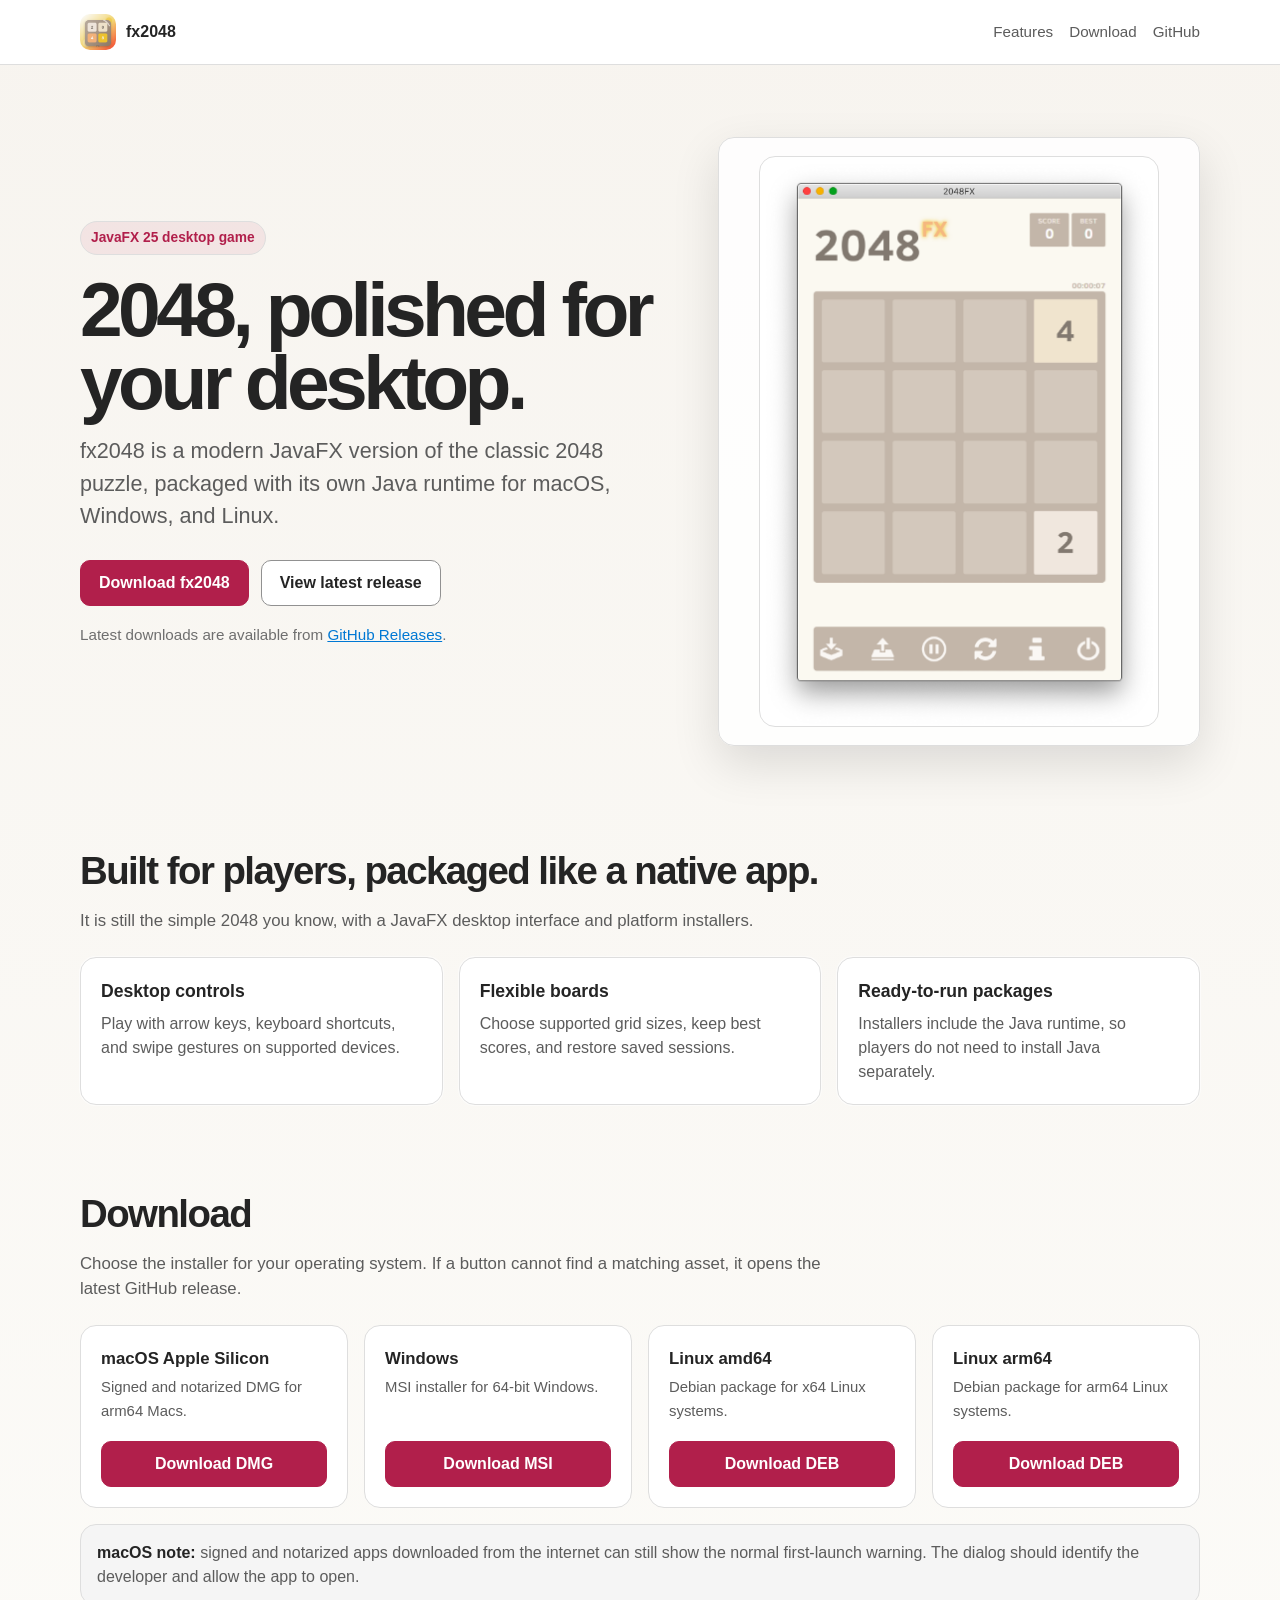
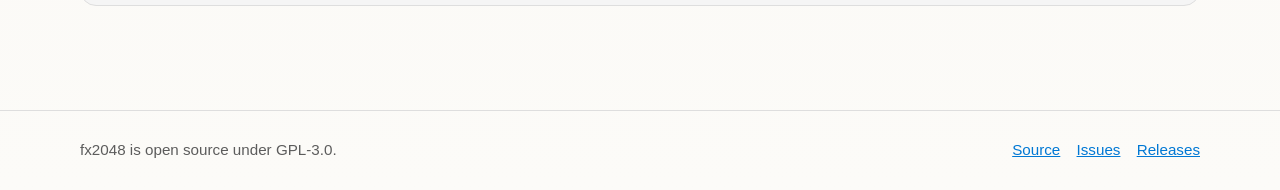
==== docs/index.html @ bb8292ac "Add GitHub Pages site Co-authored-by: Copilot <223556219+Copilot@users.noreply.github.com>" ====
<!doctype html>
<html lang="en">
<head>
  <meta charset="utf-8">
  <meta name="viewport" content="width=device-width, initial-scale=1">
  <meta name="description" content="fx2048 is a polished JavaFX desktop version of 2048 for macOS, Windows, and Linux.">
  <link rel="icon" href="assets/fx2048.png">
  <title>fx2048 - JavaFX 2048 for desktop</title>
  <script>
    (() => {
      const param = new URLSearchParams(window.location.search).get("clawpilotTheme");
      const theme =
        param || (window.matchMedia("(prefers-color-scheme: dark)").matches ? "dark" : "light");
      document.documentElement.setAttribute("data-theme", theme);
    })();
  </script>
  <style>
    :root {
      color-scheme: light;
      --cp-bg: #f7f4ef;
      --cp-bg-elevated: #fcfbf8;
      --cp-surface: #ffffff;
      --cp-surface-soft: #f5f5f5;
      --cp-border: #dedede;
      --cp-border-strong: #919191;
      --cp-text: #242424;
      --cp-text-muted: #5c5c5c;
      --cp-text-soft: #6f6f6f;
      --cp-accent: #b11f4b;
      --cp-accent-hover: #9a1a41;
      --cp-accent-soft: rgba(177, 31, 75, 0.08);
      --cp-accent-fg: #ffffff;
      --cp-success: #16a34a;
      --cp-danger: #dc2626;
      --cp-warning: #f59e0b;
      --cp-link: #0078d4;
      --cp-shadow: 0 18px 48px rgba(0, 0, 0, 0.12);
      --cp-overlay: rgba(255, 255, 255, 0.8);
      --cp-panel: rgba(255, 255, 255, 0.86);
      --cp-panel-strong: rgba(255, 255, 255, 0.96);
      --cp-sheen: rgba(255, 255, 255, 0.55);
      --cp-highlight: rgba(177, 31, 75, 0.12);
    }
    html[data-theme="dark"] {
      color-scheme: dark;
      --cp-bg: #3d3b3a;
      --cp-bg-elevated: #343231;
      --cp-surface: #292929;
      --cp-surface-soft: #2e2e2e;
      --cp-border: #474747;
      --cp-border-strong: #5f5f5f;
      --cp-text: #dedede;
      --cp-text-muted: #919191;
      --cp-text-soft: #b0b0b0;
      --cp-accent: #fd8ea1;
      --cp-accent-hover: #fb7b91;
      --cp-accent-soft: rgba(253, 142, 161, 0.14);
      --cp-accent-fg: #1a1a1a;
      --cp-success: #4ade80;
      --cp-danger: #f87171;
      --cp-warning: #fbbf24;
      --cp-link: #4da6ff;
      --cp-shadow: 0 18px 48px rgba(0, 0, 0, 0.32);
      --cp-overlay: rgba(41, 41, 41, 0.88);
      --cp-panel: rgba(41, 41, 41, 0.72);
      --cp-panel-strong: rgba(41, 41, 41, 0.96);
      --cp-sheen: rgba(255, 255, 255, 0.04);
      --cp-highlight: rgba(253, 142, 161, 0.12);
    }

    * {
      box-sizing: border-box;
    }

    html {
      scroll-behavior: smooth;
    }

    body {
      margin: 0;
      background: linear-gradient(180deg, var(--cp-bg), var(--cp-bg-elevated));
      color: var(--cp-text);
      font-family: "Segoe UI", Aptos, Calibri, -apple-system, BlinkMacSystemFont, sans-serif;
      line-height: 1.5;
    }

    a {
      color: var(--cp-link);
    }

    .page {
      min-height: 100vh;
    }

    .container {
      width: min(1120px, calc(100% - 32px));
      margin: 0 auto;
    }

    .site-header {
      position: sticky;
      top: 0;
      z-index: 2;
      border-bottom: 1px solid var(--cp-border);
      background: var(--cp-panel-strong);
    }

    .nav {
      display: flex;
      align-items: center;
      justify-content: space-between;
      gap: 16px;
      padding: 14px 0;
    }

    .brand {
      display: inline-flex;
      align-items: center;
      gap: 10px;
      color: var(--cp-text);
      font-weight: 700;
      text-decoration: none;
    }

    .brand img {
      width: 36px;
      height: 36px;
      border-radius: 0.625rem;
    }

    .nav-links {
      display: flex;
      align-items: center;
      gap: 16px;
      font-size: 0.95rem;
    }

    .nav-links a {
      color: var(--cp-text-muted);
      text-decoration: none;
    }

    .nav-links a:hover {
      color: var(--cp-accent);
    }

    .hero {
      display: grid;
      grid-template-columns: minmax(0, 1.1fr) minmax(280px, 0.9fr);
      gap: 48px;
      align-items: center;
      padding: 72px 0 56px;
    }

    .eyebrow {
      display: inline-flex;
      align-items: center;
      gap: 8px;
      padding: 6px 10px;
      border: 1px solid var(--cp-border);
      border-radius: 999px;
      background: var(--cp-accent-soft);
      color: var(--cp-accent);
      font-weight: 700;
      font-size: 0.86rem;
    }

    h1 {
      margin: 18px 0 16px;
      font-size: clamp(2.5rem, 6vw, 5.25rem);
      line-height: 0.95;
      letter-spacing: -0.06em;
    }

    .lede {
      max-width: 640px;
      margin: 0 0 28px;
      color: var(--cp-text-muted);
      font-size: clamp(1.1rem, 2vw, 1.35rem);
    }

    .actions {
      display: flex;
      flex-wrap: wrap;
      gap: 12px;
      margin: 28px 0 18px;
    }

    .button {
      display: inline-flex;
      align-items: center;
      justify-content: center;
      min-height: 44px;
      padding: 10px 18px;
      border: 1px solid var(--cp-border-strong);
      border-radius: 0.625rem;
      background: var(--cp-surface);
      color: var(--cp-text);
      font-weight: 700;
      text-decoration: none;
    }

    .button.primary {
      border-color: var(--cp-accent);
      background: var(--cp-accent);
      color: var(--cp-accent-fg);
    }

    .button:hover {
      border-color: var(--cp-accent-hover);
      color: var(--cp-accent-hover);
    }

    .button.primary:hover {
      background: var(--cp-accent-hover);
      color: var(--cp-accent-fg);
    }

    .release-note {
      color: var(--cp-text-soft);
      font-size: 0.95rem;
    }

    .screenshot-card {
      position: relative;
      margin: 0;
      padding: 18px;
      border: 1px solid var(--cp-border);
      border-radius: 16px;
      background: var(--cp-panel);
      box-shadow: var(--cp-shadow);
    }

    .screenshot-card img {
      display: block;
      width: min(100%, 400px);
      height: auto;
      margin: 0 auto;
      border-radius: 16px;
      border: 1px solid var(--cp-border);
      background: var(--cp-surface);
    }

    section {
      padding: 40px 0;
    }

    .section-heading {
      max-width: 760px;
      margin-bottom: 24px;
    }

    .section-heading h2 {
      margin: 0 0 8px;
      font-size: clamp(1.8rem, 3vw, 2.8rem);
      letter-spacing: -0.04em;
    }

    .section-heading p {
      margin: 0;
      color: var(--cp-text-muted);
      font-size: 1.05rem;
    }

    .grid {
      display: grid;
      grid-template-columns: repeat(3, minmax(0, 1fr));
      gap: 16px;
    }

    .card {
      border: 1px solid var(--cp-border);
      border-radius: 16px;
      background: var(--cp-surface);
      padding: 20px;
      box-shadow: 0 0 0 1px var(--cp-sheen);
    }

    .card h3 {
      margin: 0 0 8px;
      font-size: 1.1rem;
    }

    .card p {
      margin: 0;
      color: var(--cp-text-muted);
    }

    .downloads {
      display: grid;
      grid-template-columns: repeat(4, minmax(0, 1fr));
      gap: 16px;
    }

    .download-card {
      display: flex;
      min-height: 178px;
      flex-direction: column;
      justify-content: space-between;
      border: 1px solid var(--cp-border);
      border-radius: 16px;
      background: var(--cp-surface);
      padding: 20px;
    }

    .download-card strong {
      display: block;
      margin-bottom: 4px;
      font-size: 1.05rem;
    }

    .download-card span {
      color: var(--cp-text-muted);
      font-size: 0.93rem;
    }

    .download-card .button {
      width: 100%;
      margin-top: 18px;
    }

    .install-note {
      margin-top: 16px;
      padding: 16px;
      border: 1px solid var(--cp-border);
      border-radius: 16px;
      background: var(--cp-surface-soft);
      color: var(--cp-text-muted);
    }

    .install-note strong {
      color: var(--cp-text);
    }

    .site-footer {
      margin-top: 48px;
      border-top: 1px solid var(--cp-border);
      padding: 28px 0;
      color: var(--cp-text-muted);
      font-size: 0.95rem;
    }

    .footer-row {
      display: flex;
      flex-wrap: wrap;
      justify-content: space-between;
      gap: 12px;
    }

    .footer-row a {
      margin-left: 12px;
    }

    @media (max-width: 860px) {
      .hero,
      .grid,
      .downloads {
        grid-template-columns: 1fr;
      }

      .hero {
        padding-top: 48px;
      }

      .nav {
        align-items: flex-start;
        flex-direction: column;
      }

      .nav-links {
        flex-wrap: wrap;
      }
    }
  </style>
</head>
<body>
  <div class="page">
    <header class="site-header">
      <div class="container nav">
        <a class="brand" href="#top" aria-label="fx2048 home">
          <img src="assets/fx2048.png" alt="" width="36" height="36">
          <span>fx2048</span>
        </a>
        <nav class="nav-links" aria-label="Primary navigation">
          <a href="#features">Features</a>
          <a href="#download">Download</a>
          <a href="https://github.com/brunoborges/fx2048">GitHub</a>
        </nav>
      </div>
    </header>

    <main id="top">
      <div class="container hero">
        <div>
          <span class="eyebrow">JavaFX 25 desktop game</span>
          <h1>2048, polished for your desktop.</h1>
          <p class="lede">
            fx2048 is a modern JavaFX version of the classic 2048 puzzle, packaged with its own Java runtime for macOS, Windows, and Linux.
          </p>
          <div class="actions">
            <a class="button primary" href="#download">Download fx2048</a>
            <a class="button" href="https://github.com/brunoborges/fx2048/releases/latest">View latest release</a>
          </div>
          <p class="release-note" id="release-note">Loading latest release details...</p>
        </div>
        <figure class="screenshot-card">
          <img src="assets/screenshot.png" alt="Screenshot of fx2048 showing a 2048 game board with score, toolbar, and status bar." width="400" height="572">
        </figure>
      </div>

      <section id="features" class="container">
        <div class="section-heading">
          <h2>Built for players, packaged like a native app.</h2>
          <p>It is still the simple 2048 you know, with a JavaFX desktop interface and platform installers.</p>
        </div>
        <div class="grid">
          <article class="card">
            <h3>Desktop controls</h3>
            <p>Play with arrow keys, keyboard shortcuts, and swipe gestures on supported devices.</p>
          </article>
          <article class="card">
            <h3>Flexible boards</h3>
            <p>Choose supported grid sizes, keep best scores, and restore saved sessions.</p>
          </article>
          <article class="card">
            <h3>Ready-to-run packages</h3>
            <p>Installers include the Java runtime, so players do not need to install Java separately.</p>
          </article>
        </div>
      </section>

      <section id="download" class="container">
        <div class="section-heading">
          <h2>Download</h2>
          <p>Choose the installer for your operating system. If a button cannot find a matching asset, it opens the latest GitHub release.</p>
        </div>
        <div class="downloads" id="downloads">
          <article class="download-card" data-asset-match="macos-arm64.dmg">
            <div>
              <strong>macOS Apple Silicon</strong>
              <span>Signed and notarized DMG for arm64 Macs.</span>
            </div>
            <a class="button primary" href="https://github.com/brunoborges/fx2048/releases/latest">Download DMG</a>
          </article>
          <article class="download-card" data-asset-match="windows-x64.msi">
            <div>
              <strong>Windows</strong>
              <span>MSI installer for 64-bit Windows.</span>
            </div>
            <a class="button primary" href="https://github.com/brunoborges/fx2048/releases/latest">Download MSI</a>
          </article>
          <article class="download-card" data-asset-match="linux-amd64.deb">
            <div>
              <strong>Linux amd64</strong>
              <span>Debian package for x64 Linux systems.</span>
            </div>
            <a class="button primary" href="https://github.com/brunoborges/fx2048/releases/latest">Download DEB</a>
          </article>
          <article class="download-card" data-asset-match="linux-arm64.deb">
            <div>
              <strong>Linux arm64</strong>
              <span>Debian package for arm64 Linux systems.</span>
            </div>
            <a class="button primary" href="https://github.com/brunoborges/fx2048/releases/latest">Download DEB</a>
          </article>
        </div>
        <p class="install-note">
          <strong>macOS note:</strong> signed and notarized apps downloaded from the internet can still show the normal first-launch warning. The dialog should identify the developer and allow the app to open.
        </p>
      </section>
    </main>

    <footer class="site-footer">
      <div class="container footer-row">
        <span>fx2048 is open source under GPL-3.0.</span>
        <span>
          <a href="https://github.com/brunoborges/fx2048">Source</a>
          <a href="https://github.com/brunoborges/fx2048/issues">Issues</a>
          <a href="https://github.com/brunoborges/fx2048/releases">Releases</a>
        </span>
      </div>
    </footer>
  </div>

  <script>
    const releaseNote = document.querySelector("#release-note");
    const fallbackUrl = "https://github.com/brunoborges/fx2048/releases/latest";

    fetch("https://api.github.com/repos/brunoborges/fx2048/releases/latest", {
      headers: { "Accept": "application/vnd.github+json" }
    })
      .then((response) => {
        if (!response.ok) {
          throw new Error(`GitHub release lookup failed: ${response.status}`);
        }
        return response.json();
      })
      .then((release) => {
        releaseNote.textContent = `Latest release: ${release.name || release.tag_name}`;

        document.querySelectorAll("[data-asset-match]").forEach((card) => {
          const matcher = card.getAttribute("data-asset-match");
          const asset = release.assets.find((candidate) => candidate.name.includes(matcher));
          const link = card.querySelector("a");
          if (asset && link) {
            link.href = asset.browser_download_url;
            link.setAttribute("download", "");
            link.setAttribute("aria-label", `Download ${asset.name}`);
          }
        });
      })
      .catch(() => {
        releaseNote.innerHTML = `Latest downloads are available from <a href="${fallbackUrl}">GitHub Releases</a>.`;
      });
  </script>
</body>
</html>
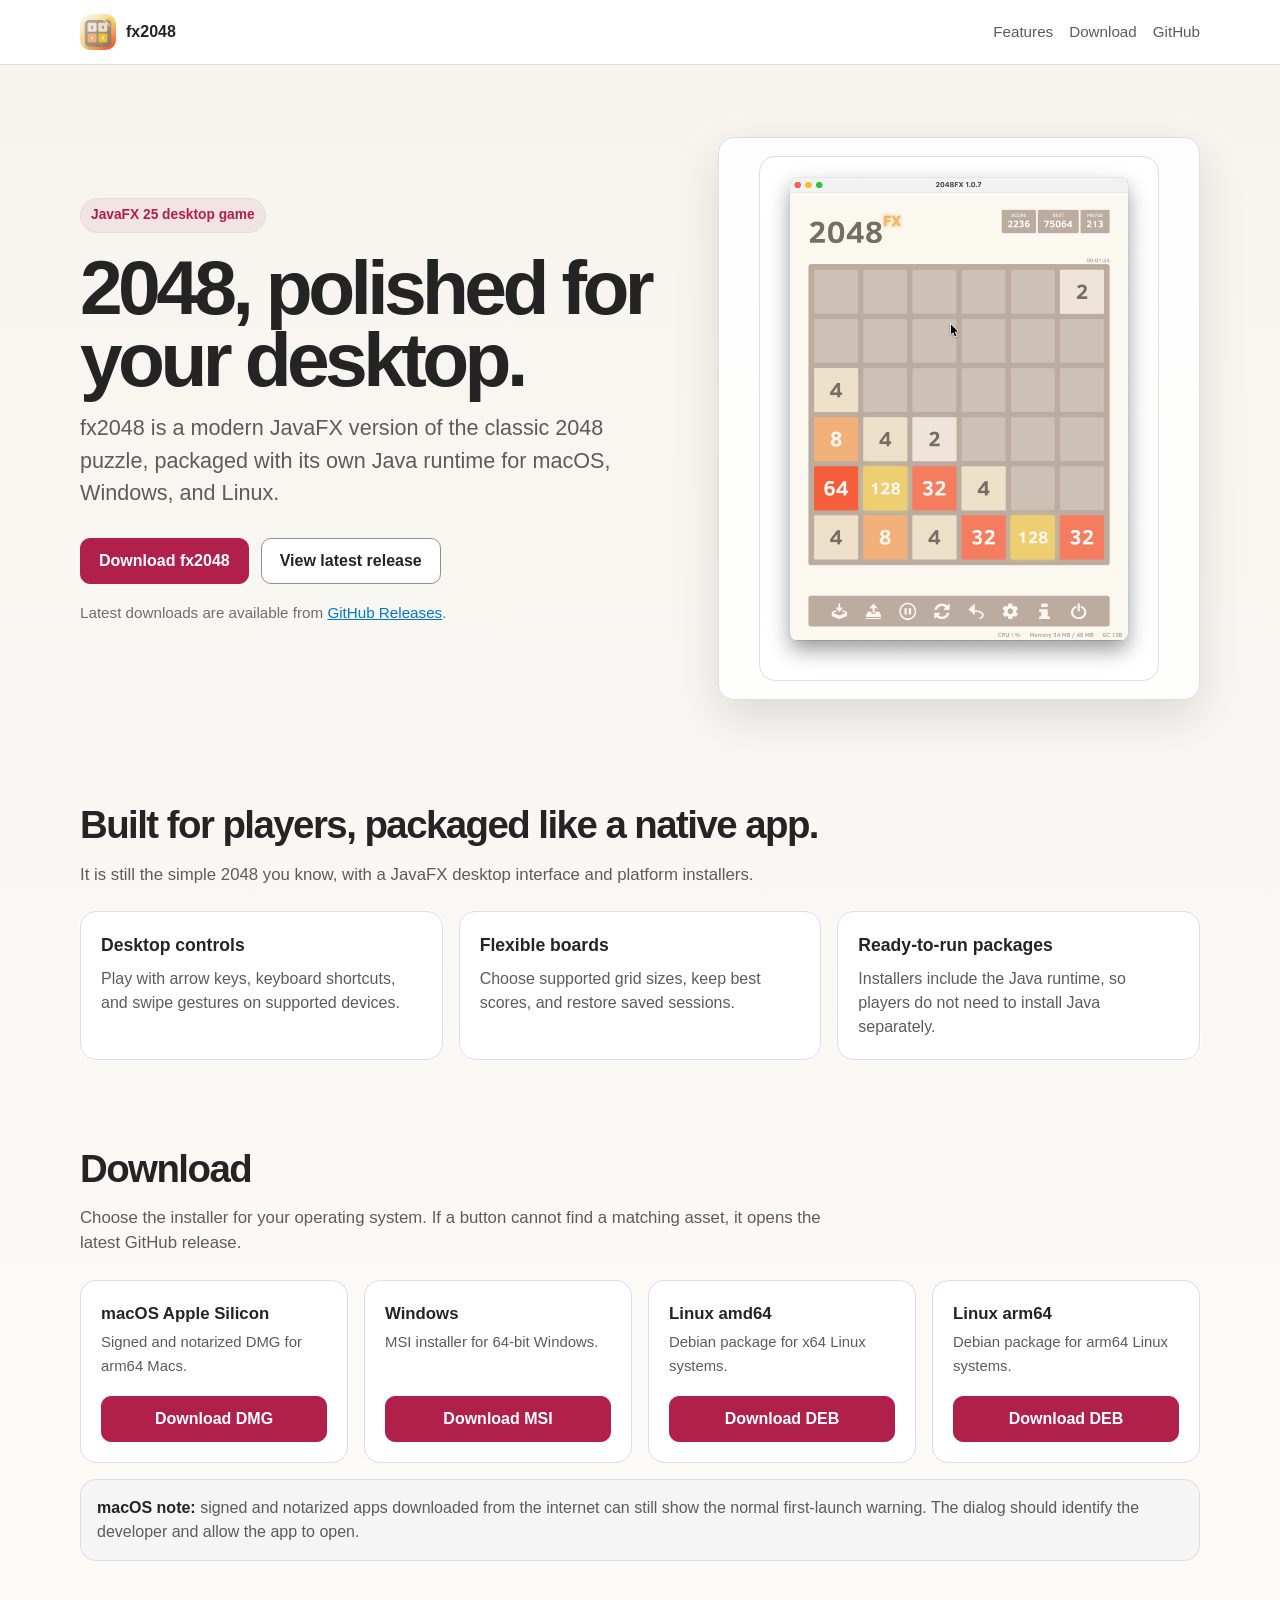
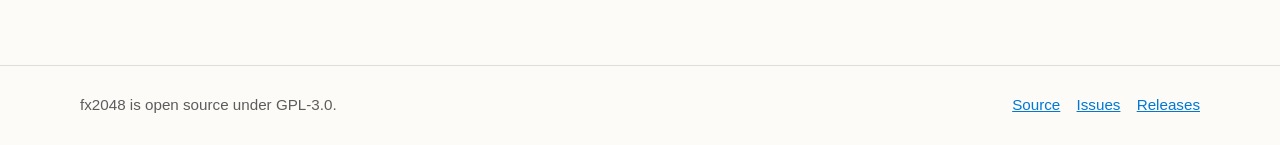
==== commit 843b50b3: "Update app screenshot Co-authored-by: Copilot <223556219+Copilot@users.noreply.github.com>" ====
--- a/docs/index.html
+++ b/docs/index.html
@@ -404,7 +404,7 @@
           <p class="release-note" id="release-note">Loading latest release details...</p>
         </div>
         <figure class="screenshot-card">
-          <img src="assets/screenshot.png" alt="Screenshot of fx2048 showing a 2048 game board with score, toolbar, and status bar." width="400" height="572">
+          <img src="assets/screenshot.png" alt="Screenshot of fx2048 showing a 2048 game board with score, toolbar, and status bar." width="1478" height="1944">
         </figure>
       </div>
 
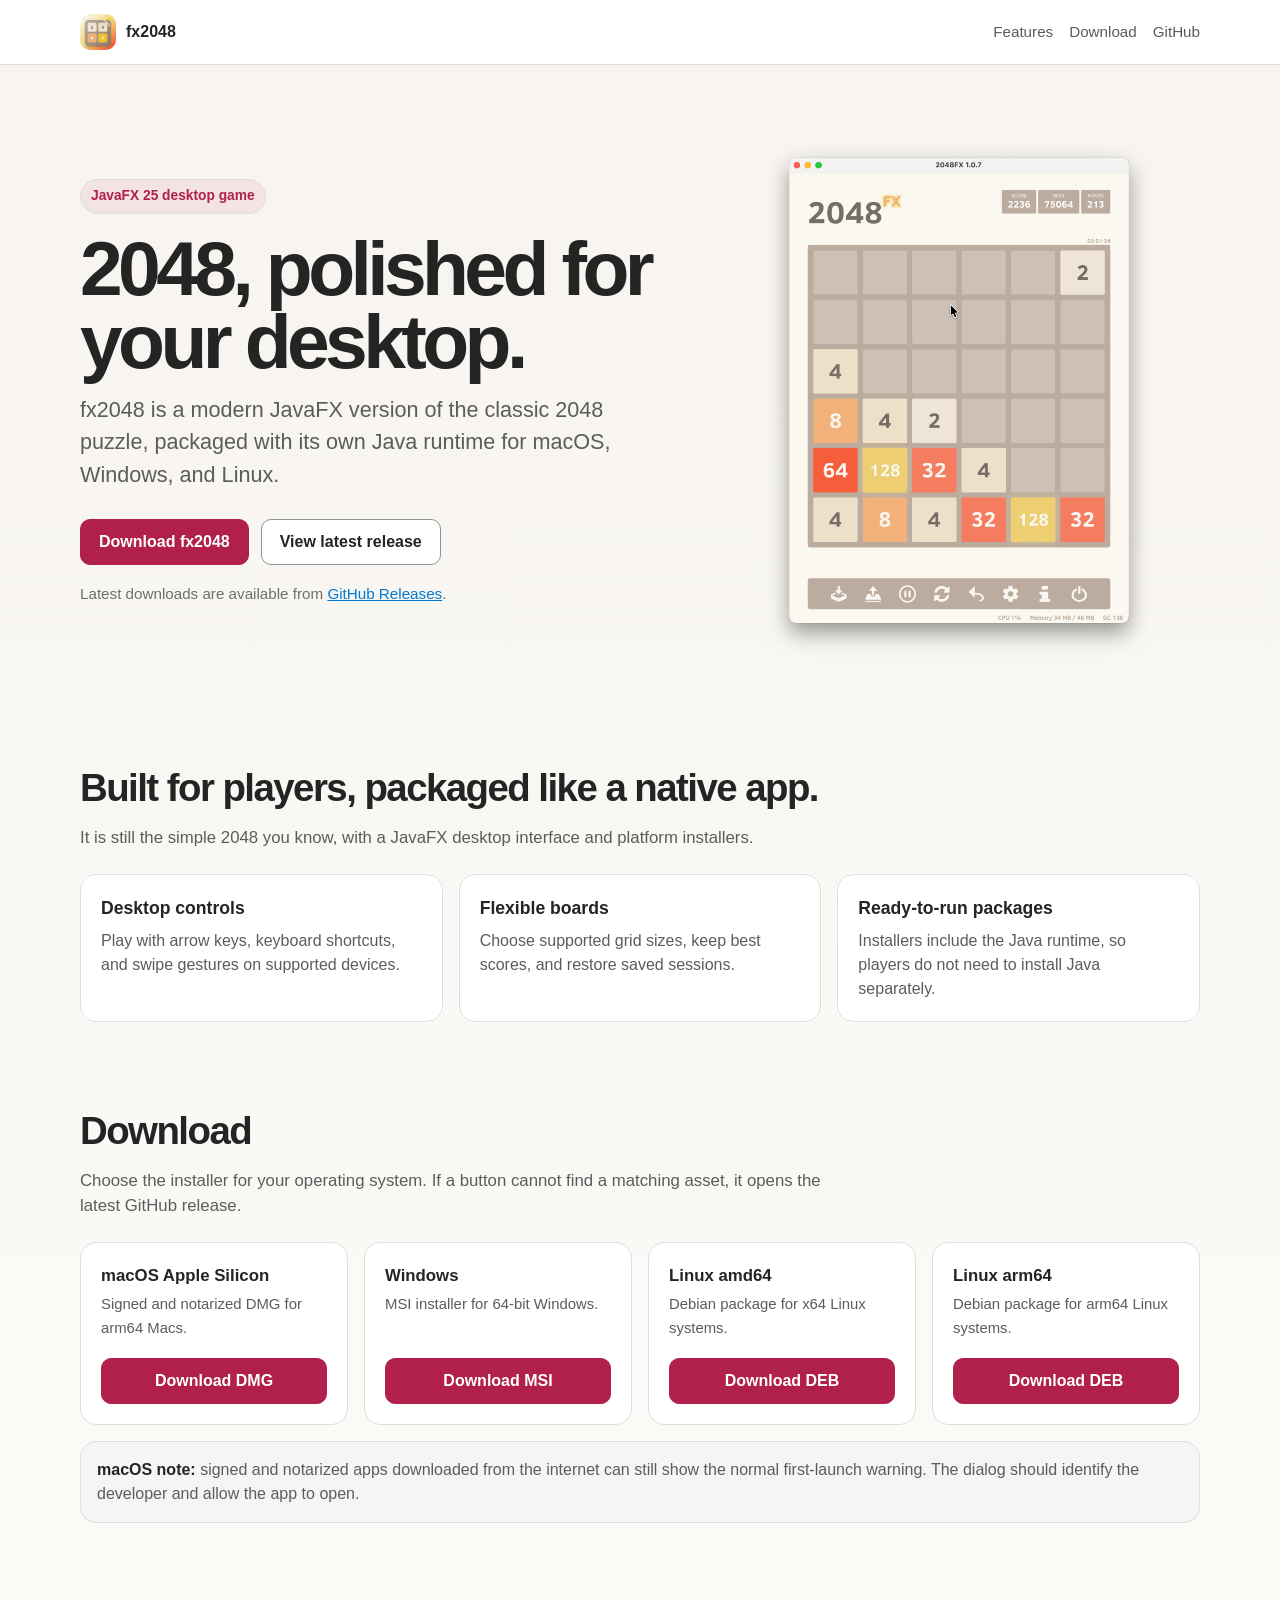
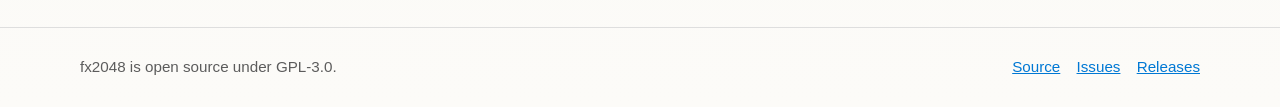
==== commit 0a3850e2: "Remove screenshot frame from Pages site Co-authored-by: Copilot <223556219+Copilot@users.noreply.git" ====
--- a/docs/index.html
+++ b/docs/index.html
@@ -222,13 +222,7 @@
     }
 
     .screenshot-card {
-      position: relative;
       margin: 0;
-      padding: 18px;
-      border: 1px solid var(--cp-border);
-      border-radius: 16px;
-      background: var(--cp-panel);
-      box-shadow: var(--cp-shadow);
     }
 
     .screenshot-card img {
@@ -236,9 +230,6 @@
       width: min(100%, 400px);
       height: auto;
       margin: 0 auto;
-      border-radius: 16px;
-      border: 1px solid var(--cp-border);
-      background: var(--cp-surface);
     }
 
     section {
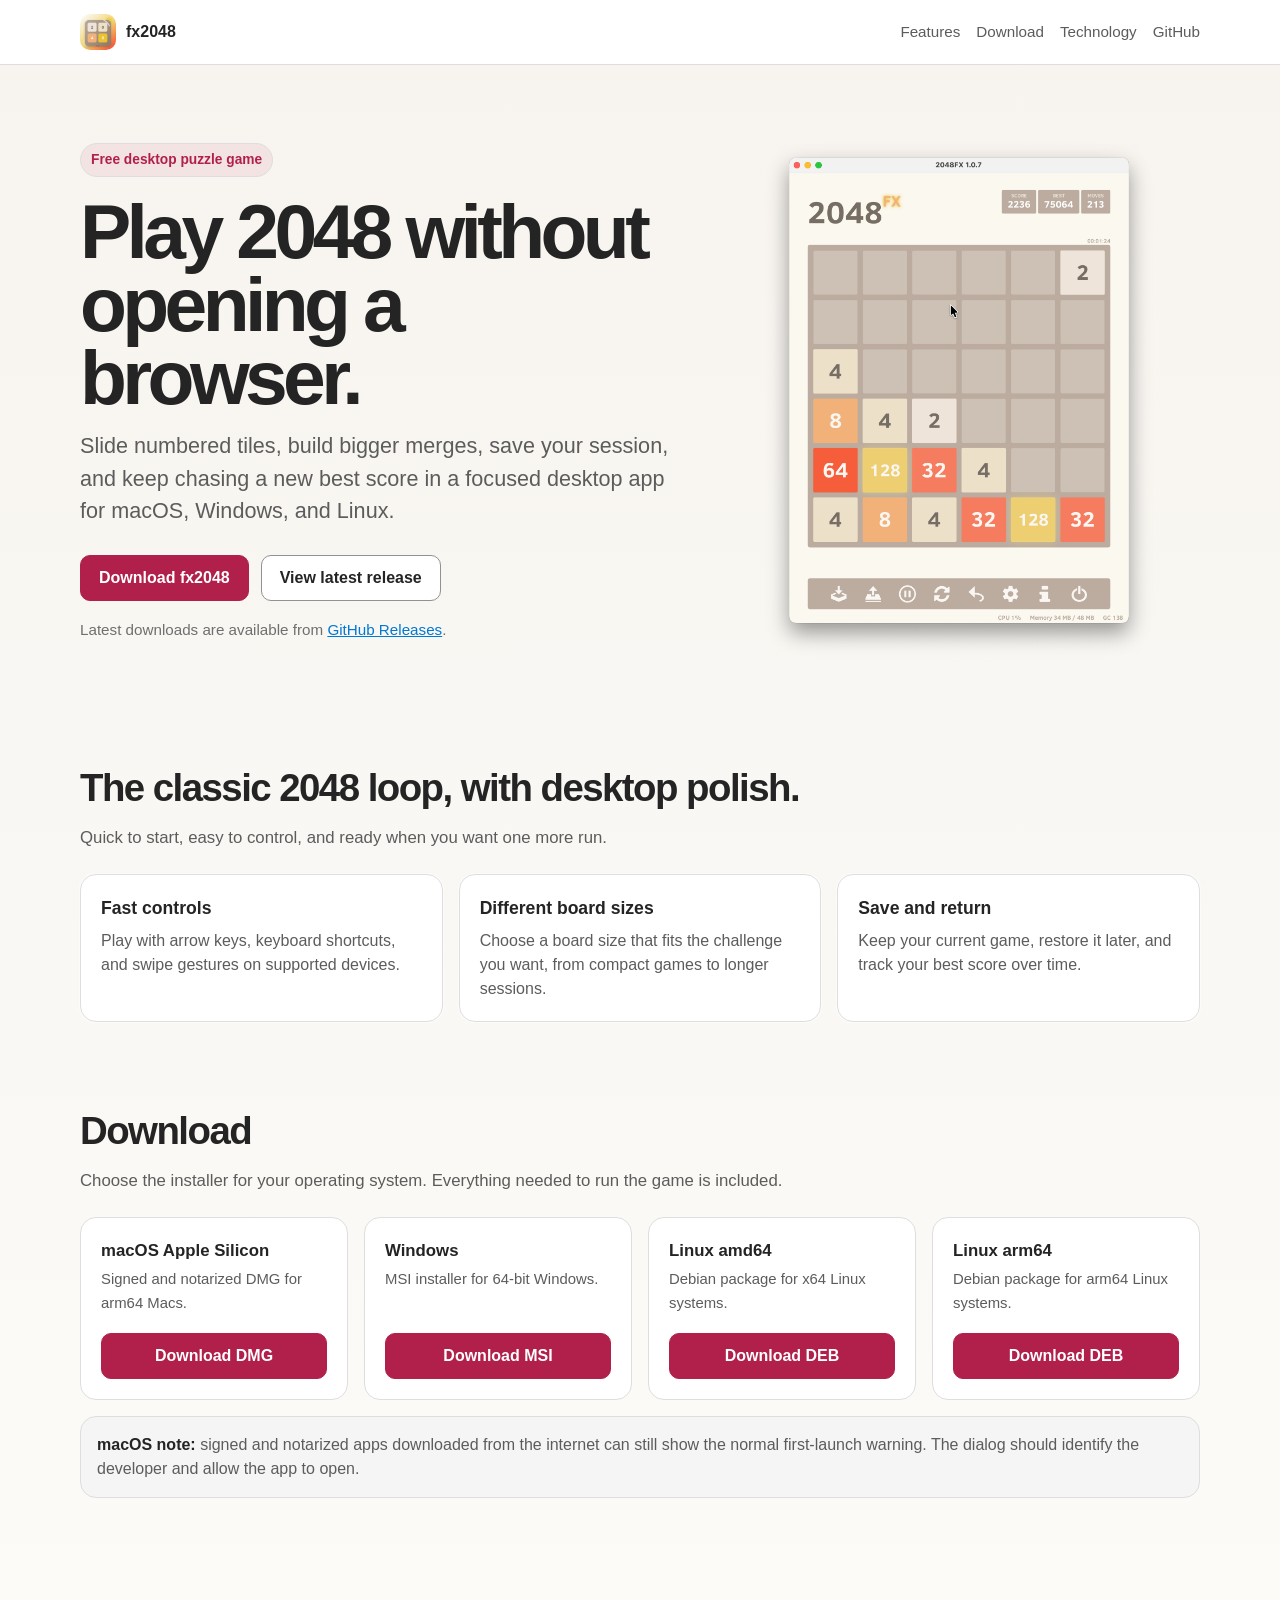
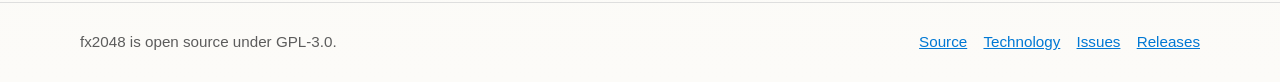
==== commit 628b217b: "Refocus landing page and add technology page Co-authored-by: Copilot <223556219+Copilot@users.norepl" ====
--- a/docs/index.html
+++ b/docs/index.html
@@ -3,9 +3,9 @@
 <head>
   <meta charset="utf-8">
   <meta name="viewport" content="width=device-width, initial-scale=1">
-  <meta name="description" content="fx2048 is a polished JavaFX desktop version of 2048 for macOS, Windows, and Linux.">
+  <meta name="description" content="fx2048 is a polished desktop version of 2048 for macOS, Windows, and Linux.">
   <link rel="icon" href="assets/fx2048.png">
-  <title>fx2048 - JavaFX 2048 for desktop</title>
+  <title>fx2048 - 2048 for desktop</title>
   <script>
     (() => {
       const param = new URLSearchParams(window.location.search).get("clawpilotTheme");
@@ -375,6 +375,7 @@
         <nav class="nav-links" aria-label="Primary navigation">
           <a href="#features">Features</a>
           <a href="#download">Download</a>
+          <a href="technology.html">Technology</a>
           <a href="https://github.com/brunoborges/fx2048">GitHub</a>
         </nav>
       </div>
@@ -383,10 +384,10 @@
     <main id="top">
       <div class="container hero">
         <div>
-          <span class="eyebrow">JavaFX 25 desktop game</span>
-          <h1>2048, polished for your desktop.</h1>
+          <span class="eyebrow">Free desktop puzzle game</span>
+          <h1>Play 2048 without opening a browser.</h1>
           <p class="lede">
-            fx2048 is a modern JavaFX version of the classic 2048 puzzle, packaged with its own Java runtime for macOS, Windows, and Linux.
+            Slide numbered tiles, build bigger merges, save your session, and keep chasing a new best score in a focused desktop app for macOS, Windows, and Linux.
           </p>
           <div class="actions">
             <a class="button primary" href="#download">Download fx2048</a>
@@ -401,21 +402,21 @@
 
       <section id="features" class="container">
         <div class="section-heading">
-          <h2>Built for players, packaged like a native app.</h2>
-          <p>It is still the simple 2048 you know, with a JavaFX desktop interface and platform installers.</p>
+          <h2>The classic 2048 loop, with desktop polish.</h2>
+          <p>Quick to start, easy to control, and ready when you want one more run.</p>
         </div>
         <div class="grid">
           <article class="card">
-            <h3>Desktop controls</h3>
+            <h3>Fast controls</h3>
             <p>Play with arrow keys, keyboard shortcuts, and swipe gestures on supported devices.</p>
           </article>
           <article class="card">
-            <h3>Flexible boards</h3>
-            <p>Choose supported grid sizes, keep best scores, and restore saved sessions.</p>
+            <h3>Different board sizes</h3>
+            <p>Choose a board size that fits the challenge you want, from compact games to longer sessions.</p>
           </article>
           <article class="card">
-            <h3>Ready-to-run packages</h3>
-            <p>Installers include the Java runtime, so players do not need to install Java separately.</p>
+            <h3>Save and return</h3>
+            <p>Keep your current game, restore it later, and track your best score over time.</p>
           </article>
         </div>
       </section>
@@ -423,7 +424,7 @@
       <section id="download" class="container">
         <div class="section-heading">
           <h2>Download</h2>
-          <p>Choose the installer for your operating system. If a button cannot find a matching asset, it opens the latest GitHub release.</p>
+          <p>Choose the installer for your operating system. Everything needed to run the game is included.</p>
         </div>
         <div class="downloads" id="downloads">
           <article class="download-card" data-asset-match="macos-arm64.dmg">
@@ -466,6 +467,7 @@
         <span>fx2048 is open source under GPL-3.0.</span>
         <span>
           <a href="https://github.com/brunoborges/fx2048">Source</a>
+          <a href="technology.html">Technology</a>
           <a href="https://github.com/brunoborges/fx2048/issues">Issues</a>
           <a href="https://github.com/brunoborges/fx2048/releases">Releases</a>
         </span>
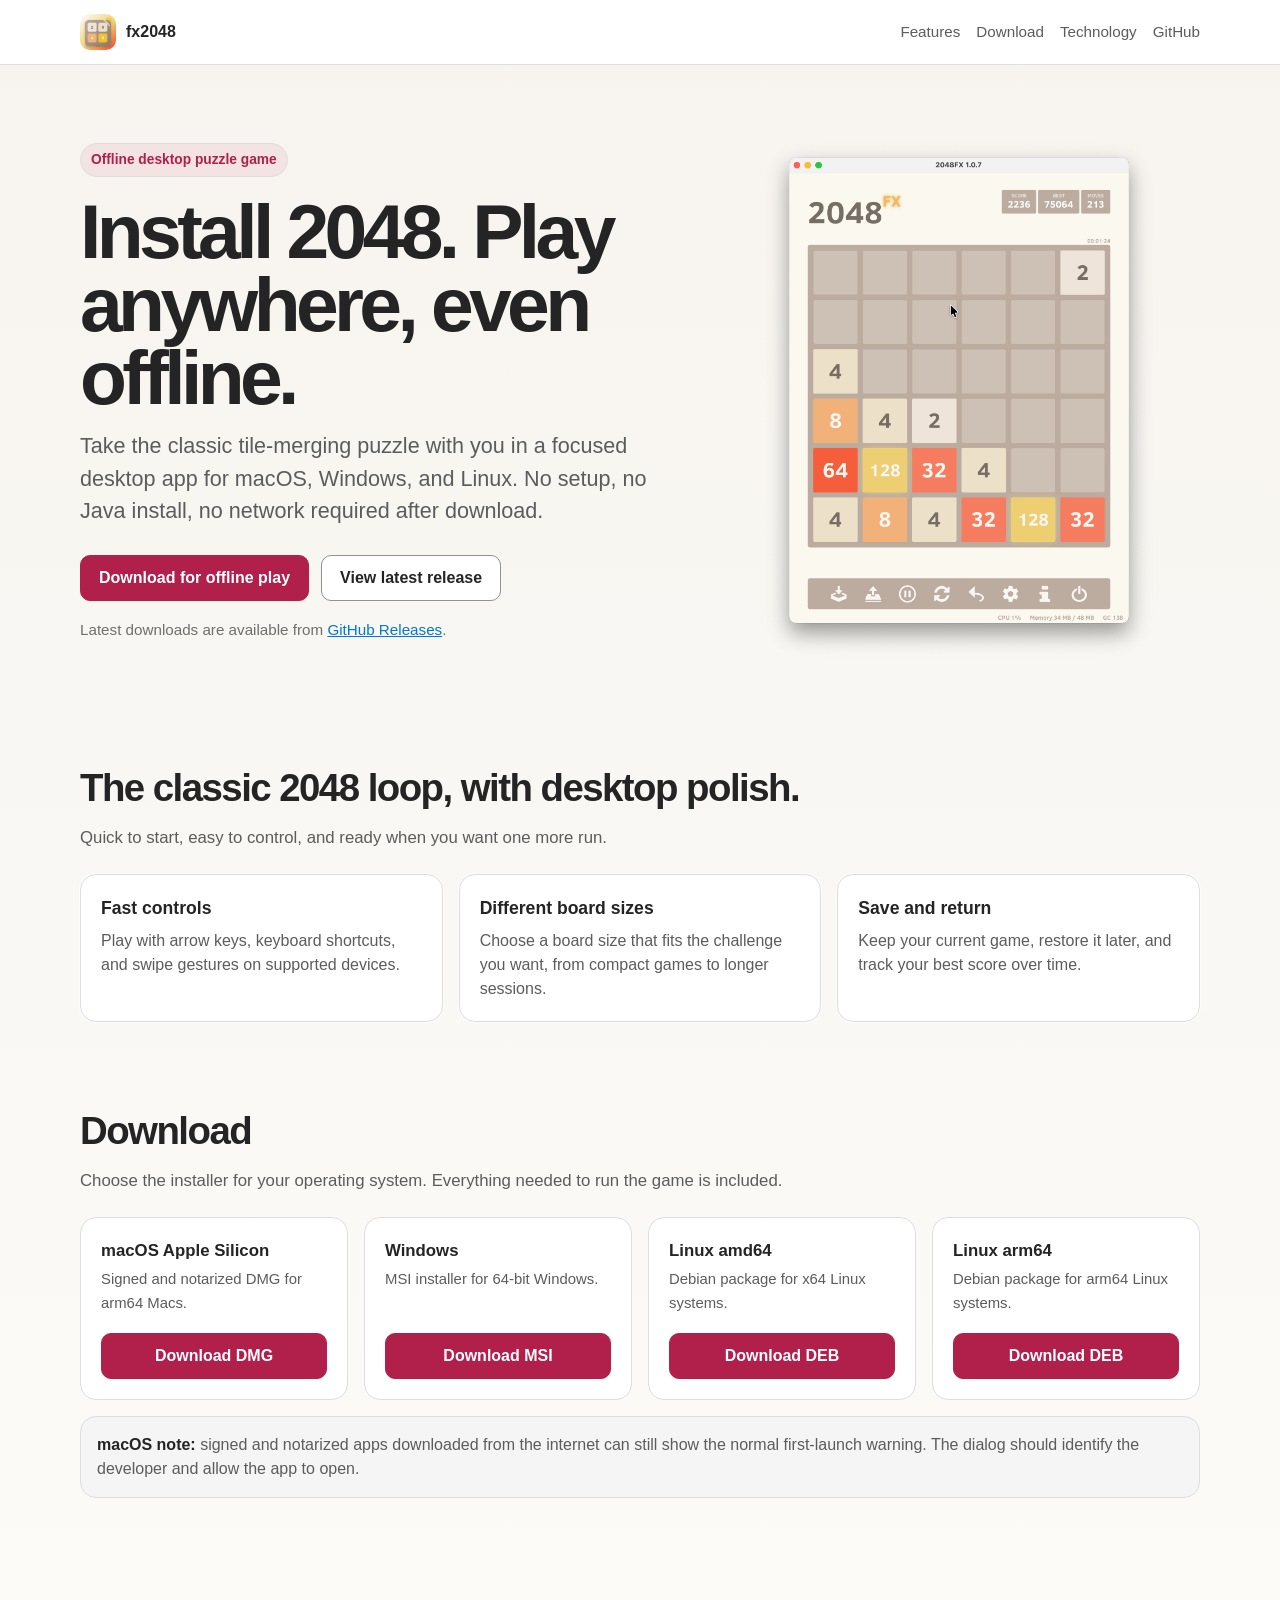
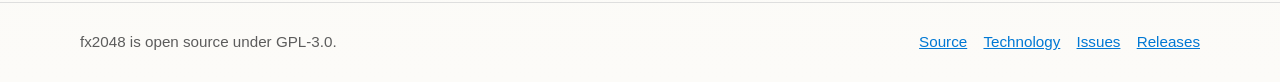
==== commit 15a3212d: "Emphasize offline play on homepage Co-authored-by: Copilot <223556219+Copilot@users.noreply.github.c" ====
--- a/docs/index.html
+++ b/docs/index.html
@@ -3,7 +3,7 @@
 <head>
   <meta charset="utf-8">
   <meta name="viewport" content="width=device-width, initial-scale=1">
-  <meta name="description" content="fx2048 is a polished desktop version of 2048 for macOS, Windows, and Linux.">
+  <meta name="description" content="fx2048 is a polished desktop version of 2048 you can install and play offline on macOS, Windows, and Linux.">
   <link rel="icon" href="assets/fx2048.png">
   <title>fx2048 - 2048 for desktop</title>
   <script>
@@ -384,13 +384,13 @@
     <main id="top">
       <div class="container hero">
         <div>
-          <span class="eyebrow">Free desktop puzzle game</span>
-          <h1>Play 2048 without opening a browser.</h1>
+          <span class="eyebrow">Offline desktop puzzle game</span>
+          <h1>Install 2048. Play anywhere, even offline.</h1>
           <p class="lede">
-            Slide numbered tiles, build bigger merges, save your session, and keep chasing a new best score in a focused desktop app for macOS, Windows, and Linux.
+            Take the classic tile-merging puzzle with you in a focused desktop app for macOS, Windows, and Linux. No setup, no Java install, no network required after download.
           </p>
           <div class="actions">
-            <a class="button primary" href="#download">Download fx2048</a>
+            <a class="button primary" href="#download">Download for offline play</a>
             <a class="button" href="https://github.com/brunoborges/fx2048/releases/latest">View latest release</a>
           </div>
           <p class="release-note" id="release-note">Loading latest release details...</p>
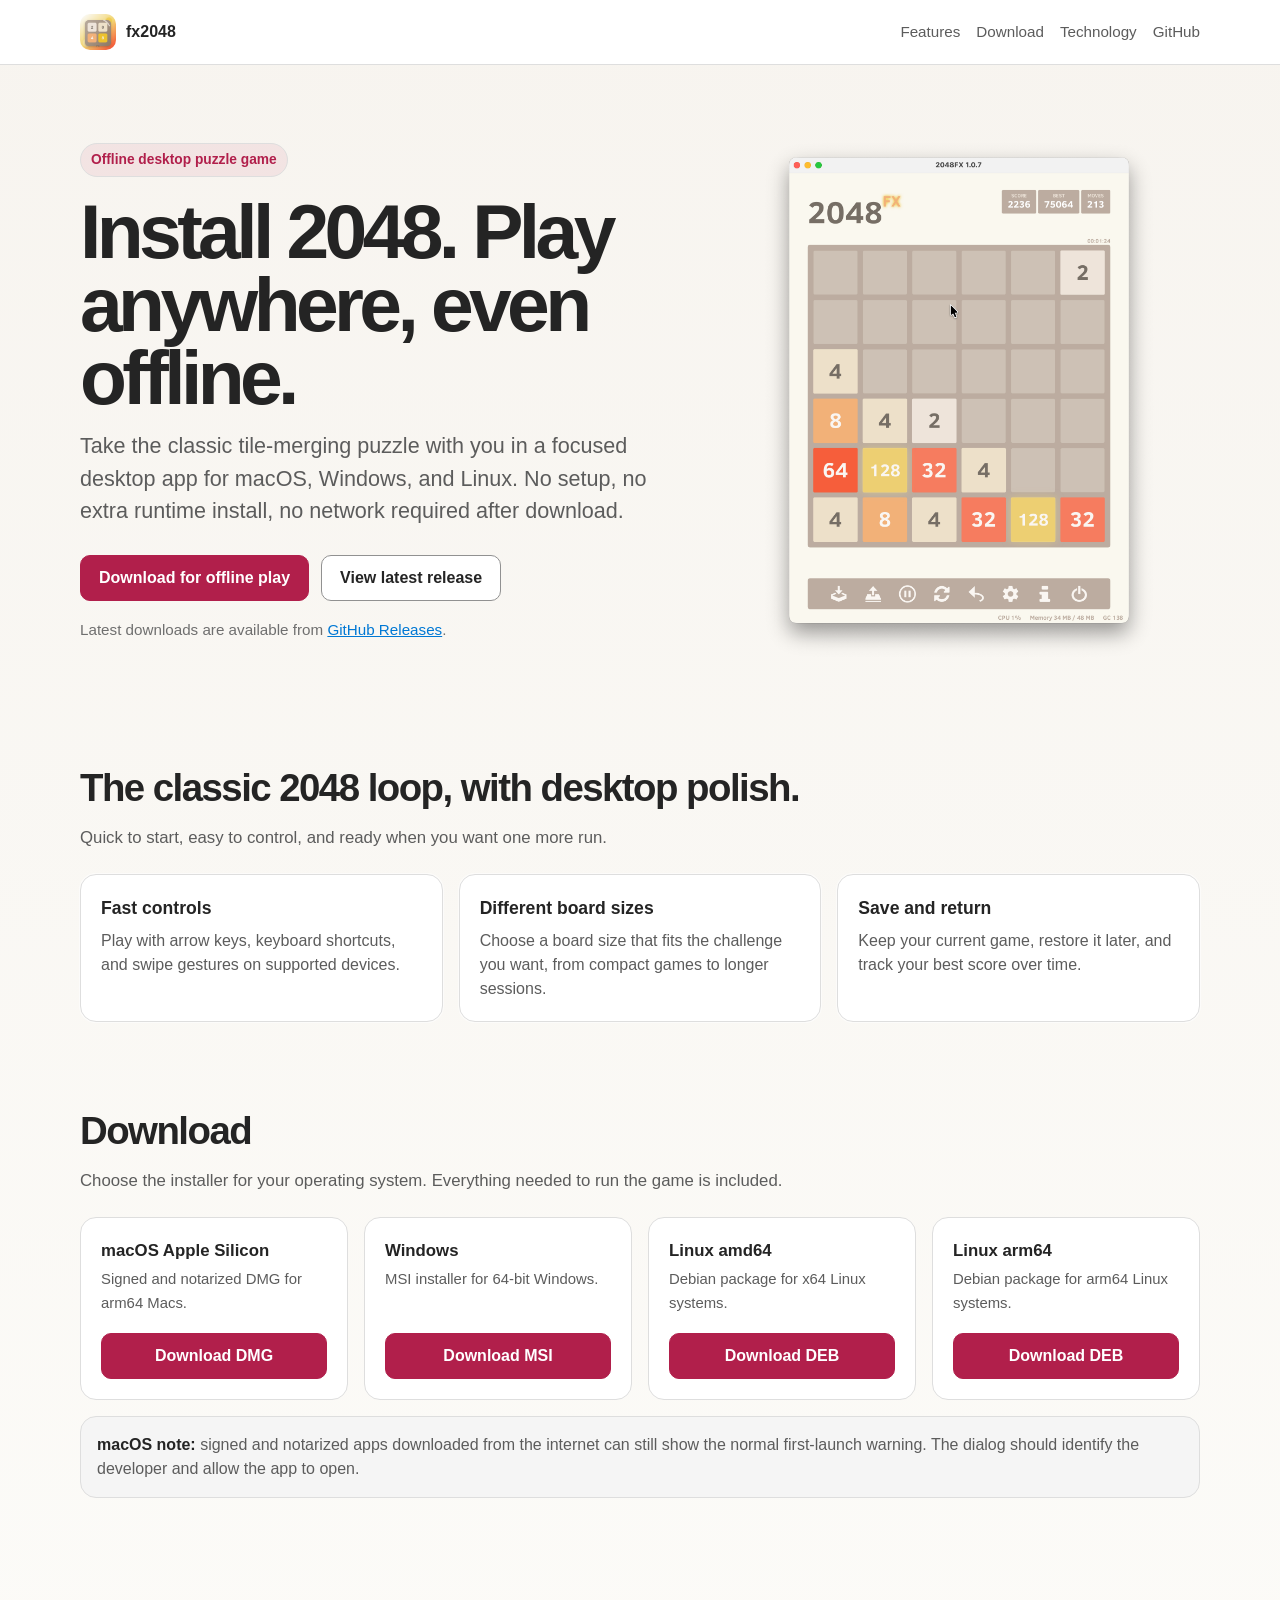
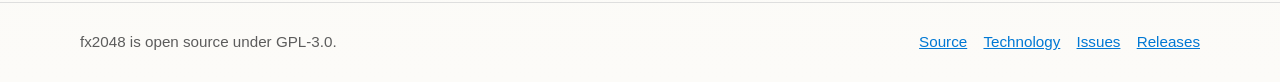
==== commit 1560133c: "Add memory comparison chart Add a visual memory usage chart to the JavaScript comparison section and" ====
--- a/docs/index.html
+++ b/docs/index.html
@@ -387,7 +387,7 @@
           <span class="eyebrow">Offline desktop puzzle game</span>
           <h1>Install 2048. Play anywhere, even offline.</h1>
           <p class="lede">
-            Take the classic tile-merging puzzle with you in a focused desktop app for macOS, Windows, and Linux. No setup, no Java install, no network required after download.
+            Take the classic tile-merging puzzle with you in a focused desktop app for macOS, Windows, and Linux. No setup, no extra runtime install, no network required after download.
           </p>
           <div class="actions">
             <a class="button primary" href="#download">Download for offline play</a>
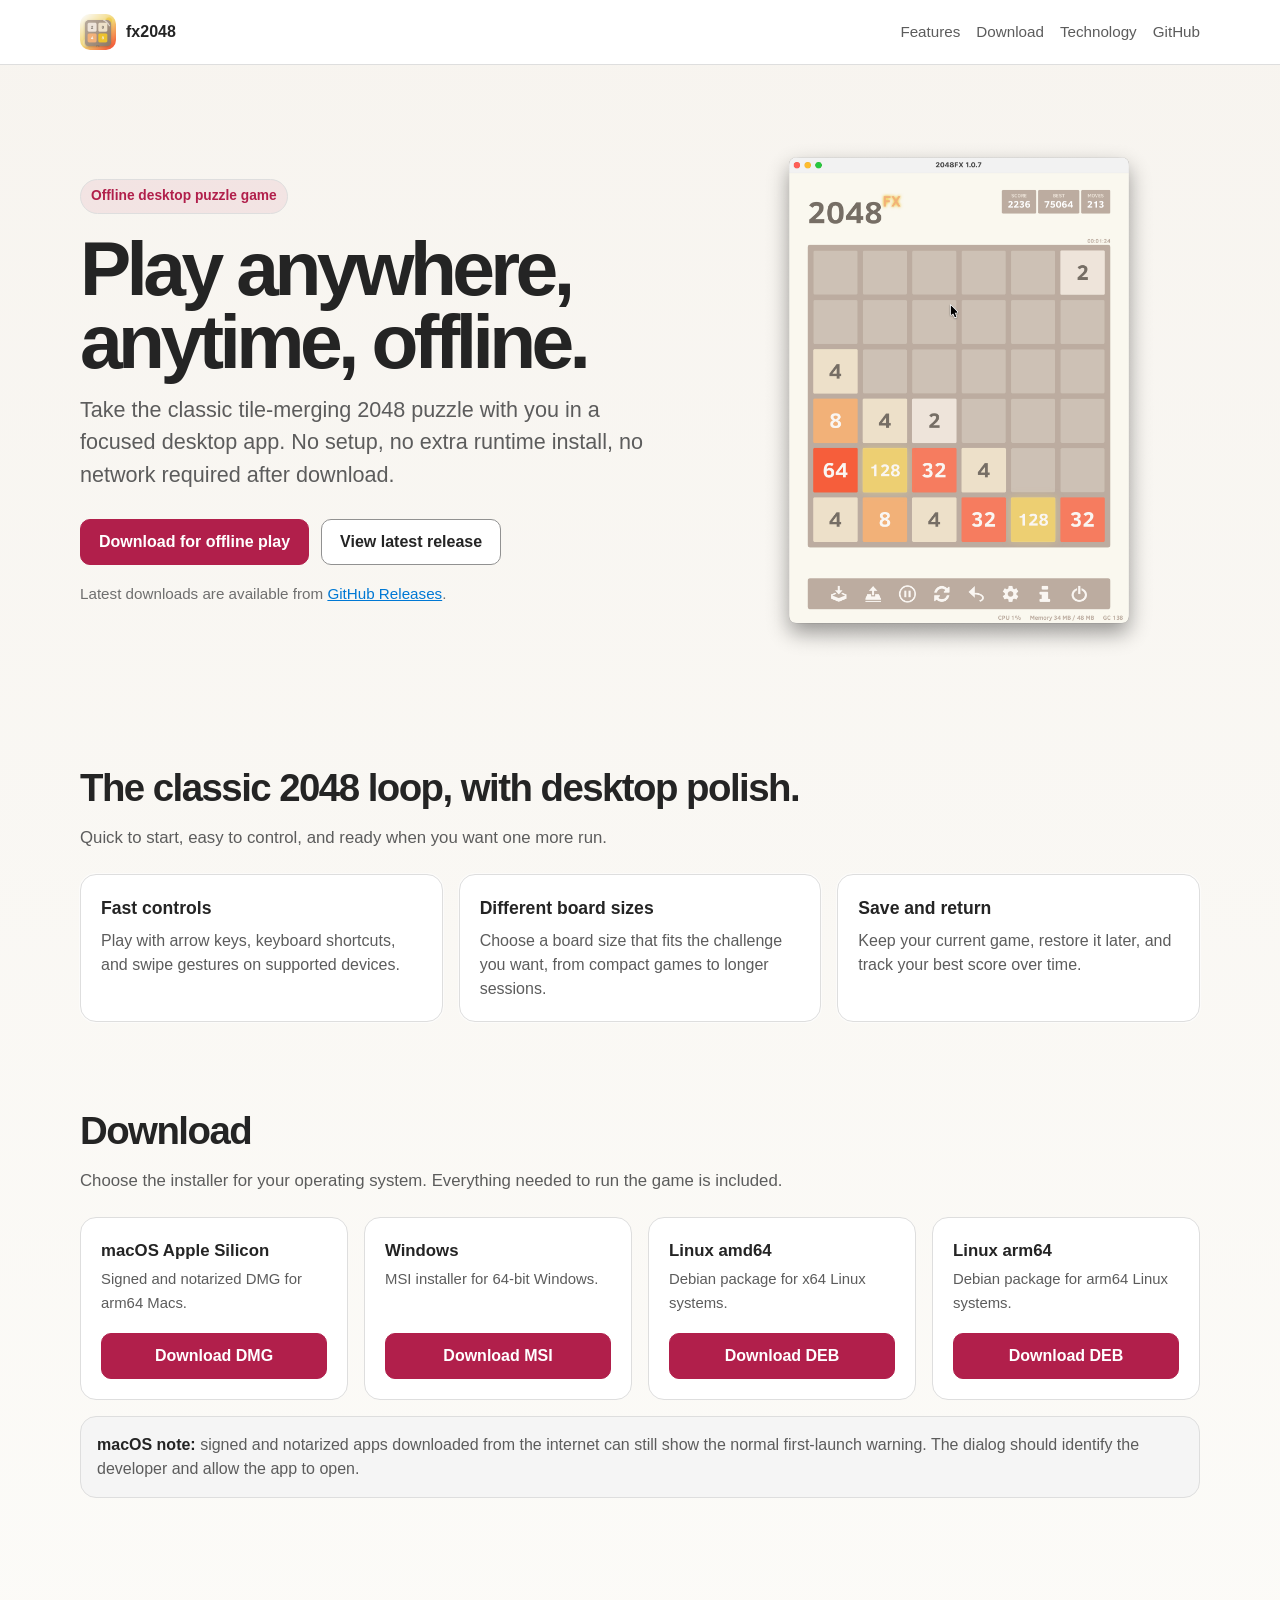
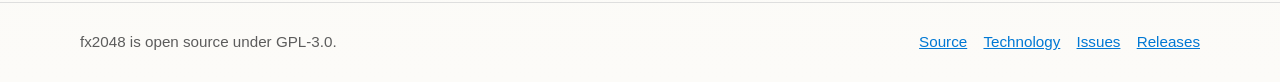
==== commit e9ced2cc: "Polish technology memory comparison Co-authored-by: Copilot <223556219+Copilot@users.noreply.github." ====
--- a/docs/index.html
+++ b/docs/index.html
@@ -385,9 +385,9 @@
       <div class="container hero">
         <div>
           <span class="eyebrow">Offline desktop puzzle game</span>
-          <h1>Install 2048. Play anywhere, even offline.</h1>
+          <h1>Play anywhere, anytime, offline.</h1>
           <p class="lede">
-            Take the classic tile-merging puzzle with you in a focused desktop app for macOS, Windows, and Linux. No setup, no extra runtime install, no network required after download.
+            Take the classic tile-merging 2048 puzzle with you in a focused desktop app. No setup, no extra runtime install, no network required after download.
           </p>
           <div class="actions">
             <a class="button primary" href="#download">Download for offline play</a>
